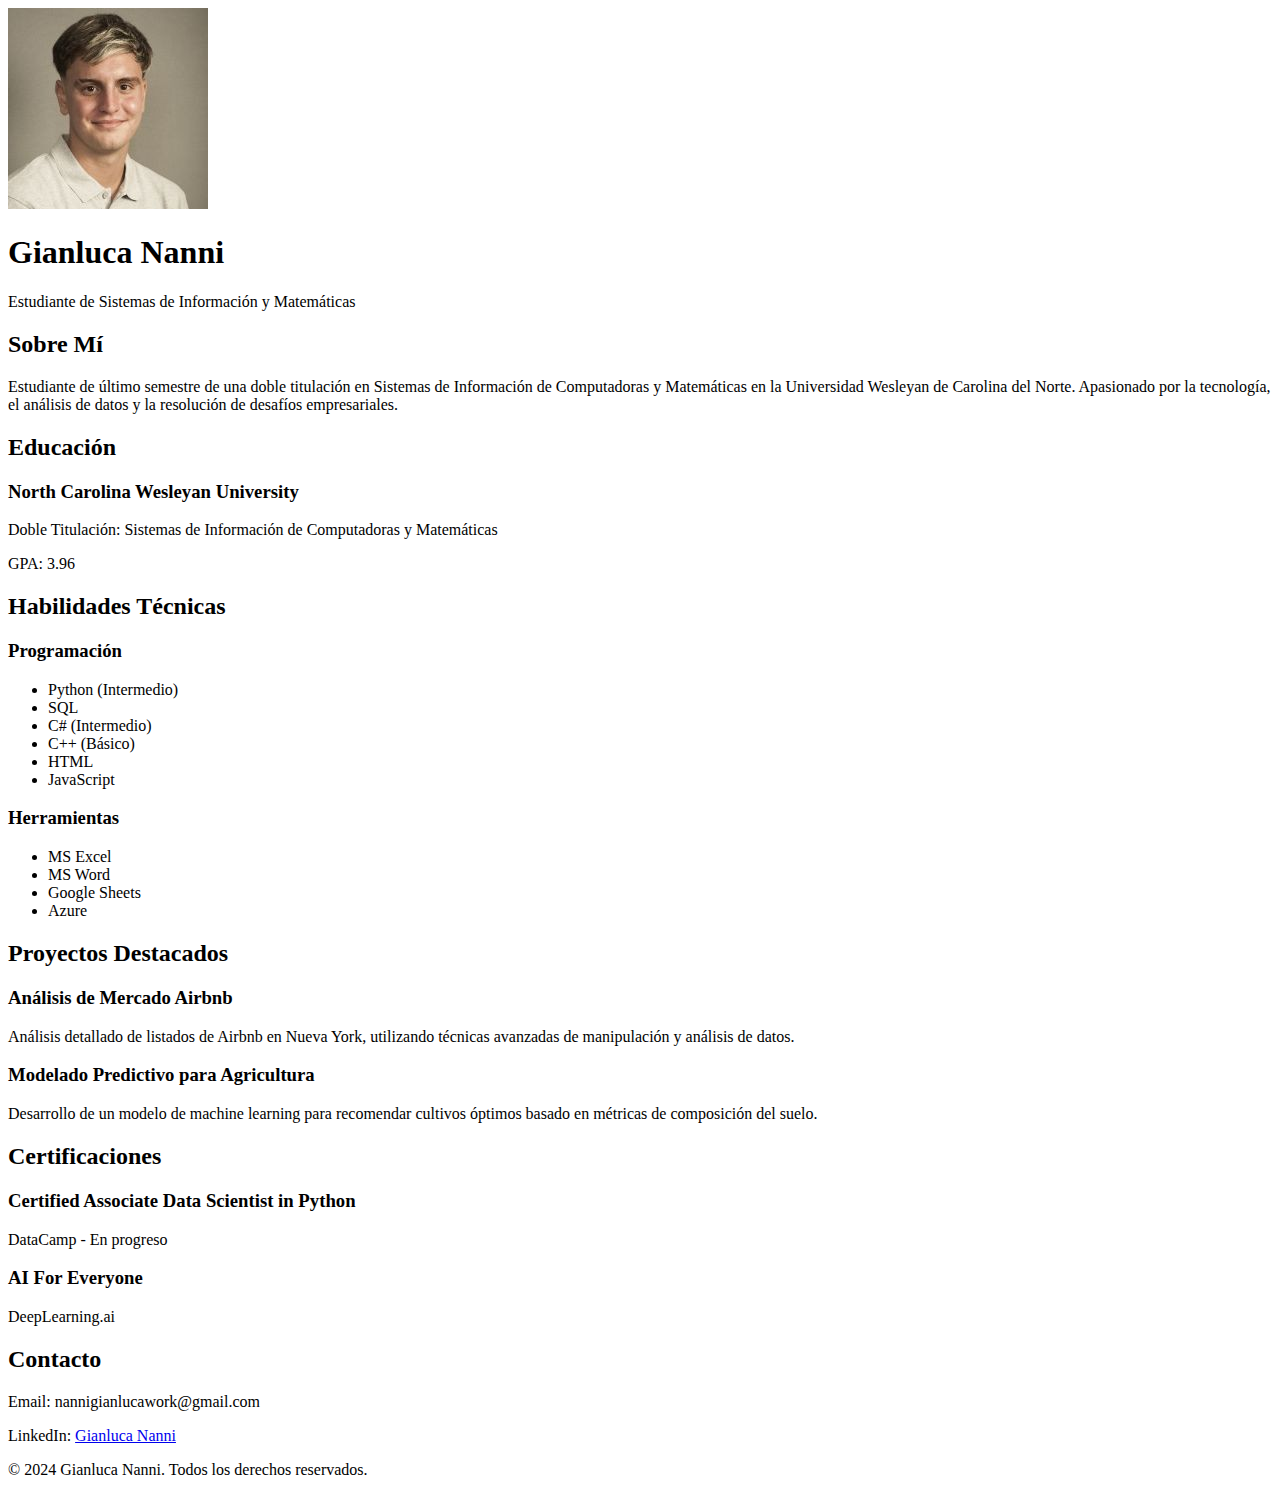
==== index.html @ 5b7e0e8e "primer commit" ====
<!DOCTYPE html>
<html lang="es">
<head>
    <meta charset="UTF-8">
    <meta name="viewport" content="width=device-width, initial-scale=1.0">
    <title>Gianluca Nanni - Portfolio</title>
    
    <!-- Google Fonts -->
    <link href="https://fonts.googleapis.com/css2?family=Montserrat:wght@400;600&family=Open+Sans:wght@300;400&family=Roboto:wght@300;400&display=swap" rel="stylesheet">
    
    <!-- Custom CSS -->
    <link rel="stylesheet" href="css/styles.css">
</head>
<body>
    <header>
        <div class="profile-container">
            <img src="images/profile.jpg" alt="Gianluca Nanni" class="profile-image">
            <h1>Gianluca Nanni</h1>
            <p class="subtitle">Estudiante de Sistemas de Información y Matemáticas</p>
        </div>
    </header>

    <main>
        <section id="about">
            <h2>Sobre Mí</h2>
            <p>Estudiante de último semestre de una doble titulación en Sistemas de Información de Computadoras y Matemáticas en la Universidad Wesleyan de Carolina del Norte. Apasionado por la tecnología, el análisis de datos y la resolución de desafíos empresariales.</p>
        </section>

        <section id="education">
            <h2>Educación</h2>
            <div class="education-item">
                <h3>North Carolina Wesleyan University</h3>
                <p>Doble Titulación: Sistemas de Información de Computadoras y Matemáticas</p>
                <p>GPA: 3.96</p>
            </div>
        </section>

        <section id="skills">
            <h2>Habilidades Técnicas</h2>
            <div class="skills-list">
                <div class="skill-category">
                    <h3>Programación</h3>
                    <ul>
                        <li>Python (Intermedio)</li>
                        <li>SQL</li>
                        <li>C# (Intermedio)</li>
                        <li>C++ (Básico)</li>
                        <li>HTML</li>
                        <li>JavaScript</li>
                    </ul>
                </div>
                <div class="skill-category">
                    <h3>Herramientas</h3>
                    <ul>
                        <li>MS Excel</li>
                        <li>MS Word</li>
                        <li>Google Sheets</li>
                        <li>Azure</li>
                    </ul>
                </div>
            </div>
        </section>

        <section id="projects">
            <h2>Proyectos Destacados</h2>
            <div class="project">
                <h3>Análisis de Mercado Airbnb</h3>
                <p>Análisis detallado de listados de Airbnb en Nueva York, utilizando técnicas avanzadas de manipulación y análisis de datos.</p>
            </div>
            <div class="project">
                <h3>Modelado Predictivo para Agricultura</h3>
                <p>Desarrollo de un modelo de machine learning para recomendar cultivos óptimos basado en métricas de composición del suelo.</p>
            </div>
        </section>

        <section id="certifications">
            <h2>Certificaciones</h2>
            <div class="certification">
                <h3>Certified Associate Data Scientist in Python</h3>
                <p>DataCamp - En progreso</p>
            </div>
            <div class="certification">
                <h3>AI For Everyone</h3>
                <p>DeepLearning.ai</p>
            </div>
        </section>

        <section id="contact">
            <h2>Contacto</h2>
            <p>Email: nannigianlucawork@gmail.com</p>
            <p>LinkedIn: <a href="https://www.linkedin.com/in/gianluca-nanni-cis/" target="_blank">Gianluca Nanni</a></p>
        </section>
    </main>

    <footer>
        <p>&copy; 2024 Gianluca Nanni. Todos los derechos reservados.</p>
    </footer>
</body>
</html>
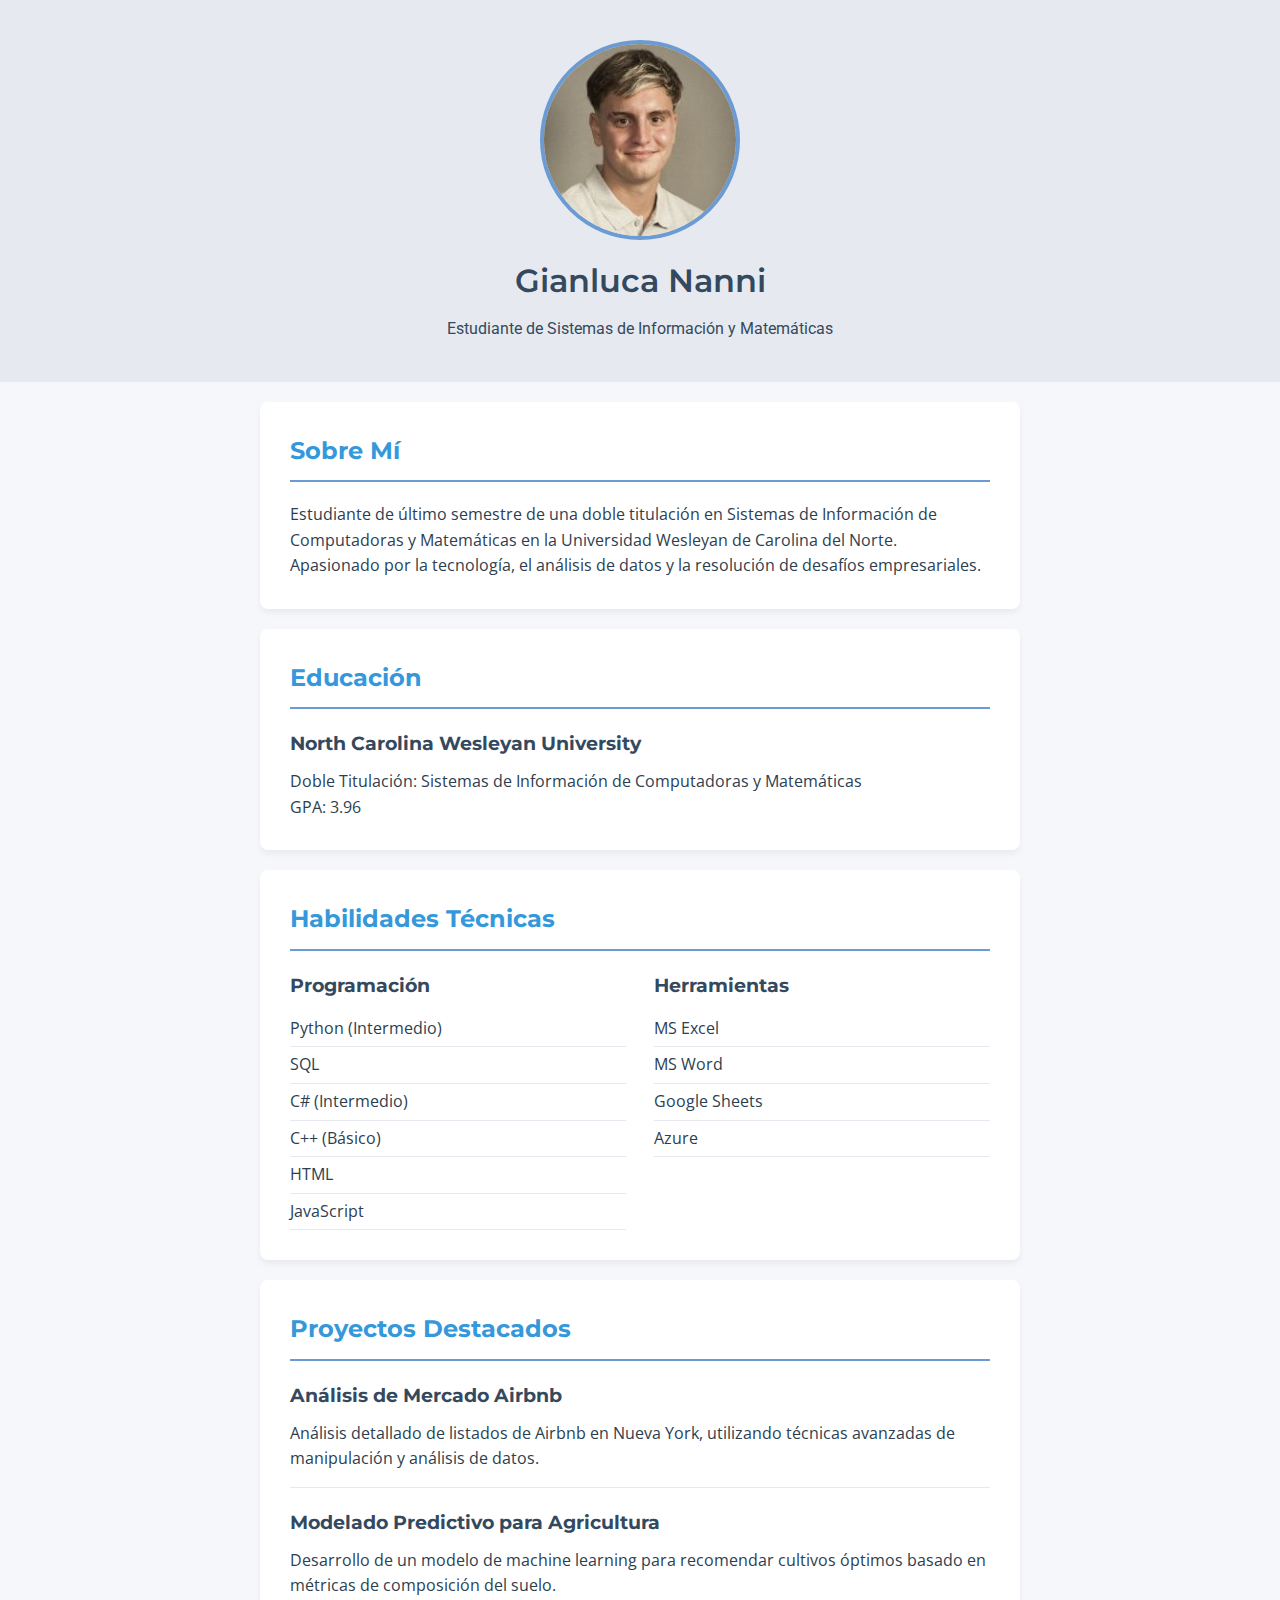
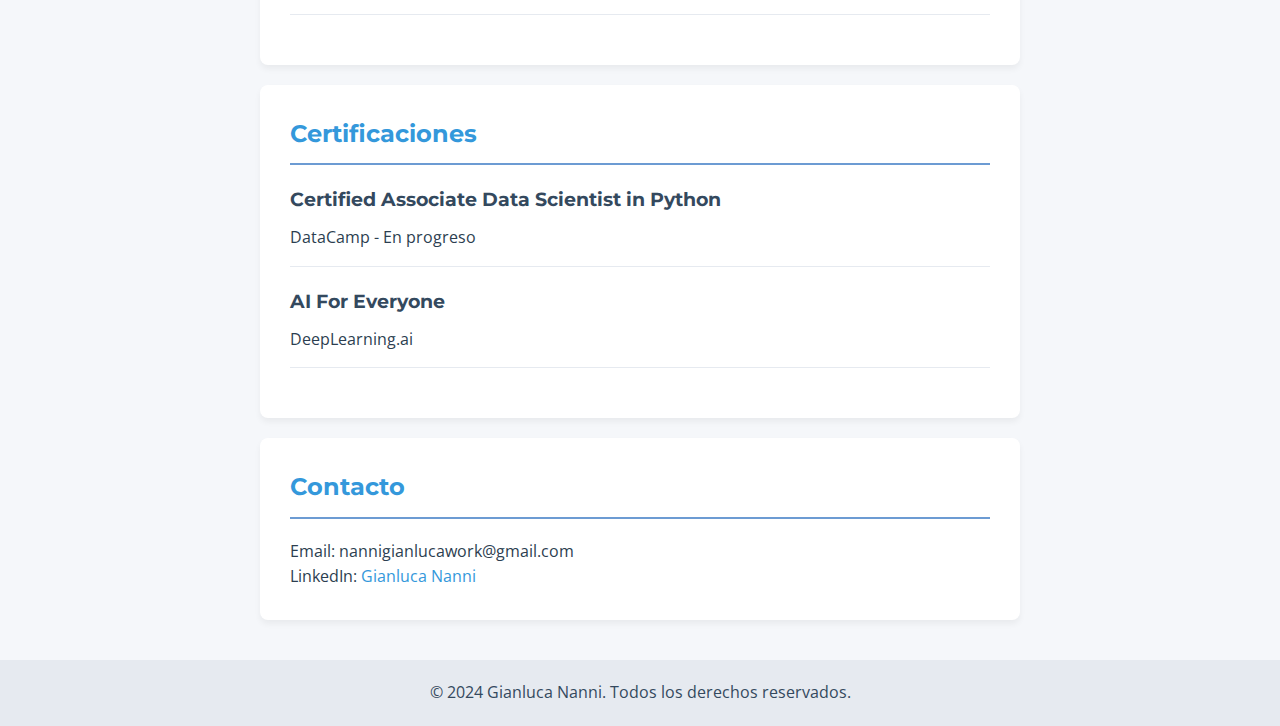
==== commit a47c08e1: "cambio de lugar css" ====
--- a/index.html
+++ b/index.html
@@ -9,7 +9,7 @@
     <link href="https://fonts.googleapis.com/css2?family=Montserrat:wght@400;600&family=Open+Sans:wght@300;400&family=Roboto:wght@300;400&display=swap" rel="stylesheet">
     
     <!-- Custom CSS -->
-    <link rel="stylesheet" href="css/styles.css">
+    <link rel="stylesheet" href="styles.css">
 </head>
 <body>
     <header>
--- a/styles.css
+++ b/styles.css
@@ -0,0 +1,134 @@
+/* Reset and Base Styles */
+* {
+    margin: 0;
+    padding: 0;
+    box-sizing: border-box;
+}
+
+body {
+    font-family: 'Open Sans', sans-serif;
+    background-color: #F5F7FA;
+    color: #2C3E50;
+    line-height: 1.6;
+}
+
+/* Layout */
+main {
+    max-width: 800px;
+    margin: 0 auto;
+    padding: 20px;
+}
+
+/* Header */
+header {
+    background-color: #E6EAF0;
+    text-align: center;
+    padding: 40px 20px;
+}
+
+.profile-container {
+    display: flex;
+    flex-direction: column;
+    align-items: center;
+}
+
+.profile-image {
+    width: 200px;
+    height: 200px;
+    border-radius: 50%;
+    object-fit: cover;
+    border: 4px solid #6C9BD3;
+}
+
+header h1 {
+    font-family: 'Montserrat', sans-serif;
+    font-weight: 600;
+    color: #34495E;
+    margin-top: 15px;
+}
+
+.subtitle {
+    font-family: 'Roboto', sans-serif;
+    color: #34495E;
+    margin-top: 10px;
+}
+
+/* Section Styles */
+section {
+    background-color: white;
+    margin-bottom: 20px;
+    padding: 30px;
+    border-radius: 8px;
+    box-shadow: 0 4px 6px rgba(0, 0, 0, 0.05);
+}
+
+section h2 {
+    font-family: 'Montserrat', sans-serif;
+    color: #3498DB;
+    border-bottom: 2px solid #6C9BD3;
+    padding-bottom: 10px;
+    margin-bottom: 20px;
+}
+
+section h3 {
+    font-family: 'Montserrat', sans-serif;
+    color: #34495E;
+    margin-bottom: 10px;
+}
+
+/* Skills */
+.skills-list {
+    display: flex;
+    justify-content: space-between;
+}
+
+.skill-category {
+    width: 48%;
+}
+
+.skills-list ul {
+    list-style-type: none;
+}
+
+.skills-list ul li {
+    padding: 5px 0;
+    border-bottom: 1px solid #E6EAF0;
+}
+
+/* Projects and Certifications */
+.project, .certification {
+    margin-bottom: 20px;
+    padding-bottom: 15px;
+    border-bottom: 1px solid #E6EAF0;
+}
+
+/* Contact */
+#contact a {
+    color: #3498DB;
+    text-decoration: none;
+    transition: color 0.3s ease;
+}
+
+#contact a:hover {
+    color: #6C9BD3;
+}
+
+/* Footer */
+footer {
+    background-color: #E6EAF0;
+    text-align: center;
+    padding: 20px;
+    color: #34495E;
+}
+
+/* Responsive Design */
+@media (max-width: 600px) {
+    .skills-list {
+        flex-direction: column;
+    }
+    
+    .skill-category {
+        width: 100%;
+        margin-bottom: 20px;
+    }
+}